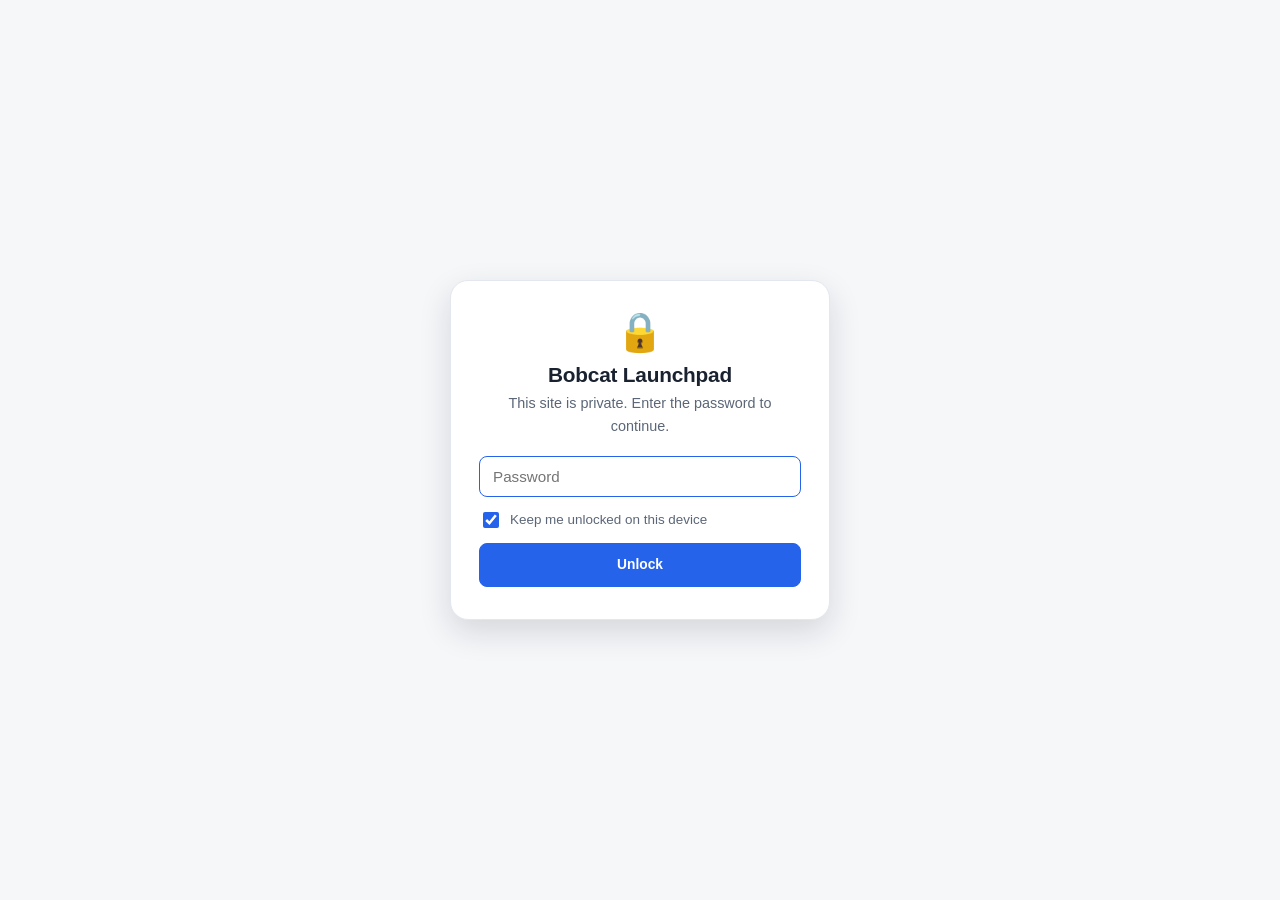
==== MSU/index.html @ f2beb214 "Added Personal MSU Site - Added the college onboarding and organization personal site at /MSU." ====
<!DOCTYPE html>
<html lang="en" data-theme="light">
<head>
  <meta charset="UTF-8" />
  <meta name="viewport" content="width=device-width, initial-scale=1.0" />
  <title>Bobcat Launchpad · MSU CompE Prep</title>
  <meta name="description" content="A personal tracking hub for an incoming Montana State University Computer Engineering freshman: checklists, timelines, deadlines, tools, and resources." />
  <!-- Unlisted page: keep it out of search engines. It isn't linked from the
       main portfolio, so it's reachable only by typing the URL directly. -->
  <meta name="robots" content="noindex, nofollow" />
  <!-- Emoji favicon, no external file needed -->
  <link rel="icon" href="data:image/svg+xml,<svg xmlns='http://www.w3.org/2000/svg' viewBox='0 0 100 100'><text y='.9em' font-size='90'>🎓</text></svg>" />
  <!-- Apply saved theme before paint to avoid a flash -->
  <script>try{var t=localStorage.getItem('bl_theme');if(t)document.documentElement.setAttribute('data-theme',JSON.parse(t));}catch(e){}</script>
  <link rel="stylesheet" href="css/variables.css" />
  <link rel="stylesheet" href="css/base.css" />
  <link rel="stylesheet" href="css/layout.css" />
  <link rel="stylesheet" href="css/components.css" />
</head>
<body>
  <a class="skip-link" href="#main">Skip to content</a>

  <!-- ───────────────── Header ───────────────── -->
  <header class="app-header">
    <div class="header-left">
      <button class="icon-btn menu-btn" id="menuBtn" aria-label="Toggle sidebar" title="Toggle sidebar">
        <span class="hamburger"></span>
      </button>
      <a class="brand" href="#/dashboard">
        <span class="brand-mark">🎓</span>
        <span class="brand-text">
          <span class="brand-title">Bobcat Launchpad</span>
          <span class="brand-sub">MSU · Computer Engineering · Fall 2026</span>
        </span>
      </a>
    </div>

    <div class="header-search">
      <span class="search-icon" aria-hidden="true">🔍</span>
      <input type="search" id="globalSearch" placeholder="Search everything…  (press /)" autocomplete="off" aria-label="Search all content" />
      <kbd class="search-kbd">/</kbd>
      <div class="search-results" id="searchResults" role="listbox" hidden></div>
    </div>

    <div class="header-right">
      <button class="icon-btn" id="themeBtn" aria-label="Change theme" title="Change theme" aria-haspopup="true">🎨</button>
      <div class="popover theme-popover" id="themePopover" hidden></div>
      <a class="icon-btn" href="#/settings" aria-label="Settings" title="Settings">⚙️</a>
    </div>
  </header>

  <!-- ───────────────── Body ───────────────── -->
  <div class="app-body">
    <aside class="sidebar" id="sidebar" aria-label="Primary navigation">
      <nav id="nav" class="nav"></nav>
      <div class="sidebar-footer">
        <div class="mini-progress" id="miniProgress" title="Overall progress"></div>
      </div>
    </aside>

    <div class="scrim" id="scrim" hidden></div>

    <main class="content" id="main" tabindex="-1"></main>
  </div>

  <div class="toast" id="toast" role="status" aria-live="polite" hidden></div>

  <!-- ───────────────── Scripts (classic, load-order matters) ───────────────── -->
  <script src="js/store.js"></script>
  <script src="js/auth.js"></script>
  <script src="js/data/config.js"></script>
  <script src="js/data/dorm.js"></script>
  <script src="js/data/supplies.js"></script>
  <script src="js/data/tech.js"></script>
  <script src="js/data/clothing.js"></script>
  <script src="js/data/academics.js"></script>
  <script src="js/data/onboarding.js"></script>
  <script src="js/data/timeline.js"></script>
  <script src="js/data/discounts.js"></script>
  <script src="js/data/resources.js"></script>
  <script src="js/data/life.js"></script>
  <script src="js/data/certs.js"></script>
  <script src="js/data/finances.js"></script>
  <script src="js/render.js"></script>
  <script src="js/search.js"></script>
  <script src="js/app.js"></script>
</body>
</html>
---- MSU/css/variables.css ----
/* ============================================================
   variables.css — Design tokens + theme definitions
   Every theme overrides the same set of custom properties.
   ============================================================ */

:root {
  /* Typography */
  --font-sans: -apple-system, BlinkMacSystemFont, "Segoe UI", Roboto, Helvetica, Arial, sans-serif;
  --font-mono: "SFMono-Regular", ui-monospace, "Cascadia Mono", Consolas, "Liberation Mono", monospace;

  /* Spacing / shape */
  --radius-sm: 8px;
  --radius: 12px;
  --radius-lg: 18px;
  --maxw: 1080px;
  --header-h: 60px;
  --sidebar-w: 264px;

  /* Motion */
  --t-fast: 120ms ease;
  --t: 200ms ease;

  /* ---- Default (LIGHT) palette ---- */
  --bg: #f6f7f9;
  --bg-2: #eef0f3;
  --surface: #ffffff;
  --surface-2: #f3f5f8;
  --surface-3: #e9edf2;
  --sidebar-bg: #ffffff;
  --header-bg: rgba(255, 255, 255, 0.85);

  --text: #1a2230;
  --text-muted: #5b6677;
  --text-faint: #8b95a4;

  --border: #e3e7ee;
  --border-2: #d3d9e2;

  --accent: #2563eb;
  --accent-2: #1d4ed8;
  --accent-soft: #e8f0fe;
  --accent-contrast: #ffffff;
  --progress: var(--accent);

  --shadow-sm: 0 1px 2px rgba(16, 24, 40, 0.06), 0 1px 3px rgba(16, 24, 40, 0.04);
  --shadow: 0 4px 16px rgba(16, 24, 40, 0.08);
  --shadow-lg: 0 12px 32px rgba(16, 24, 40, 0.14);

  /* Label colors (light family) */
  --c-essential: #b42318;   --c-essential-bg: #fef3f2;  --c-essential-bd: #fdcdc7;
  --c-recommended: #b54708; --c-recommended-bg: #fffaeb; --c-recommended-bd: #fde29c;
  --c-optional: #175cd3;    --c-optional-bg: #eff6ff;   --c-optional-bd: #b8d6ff;
  --c-skip: #475467;        --c-skip-bg: #f2f4f7;       --c-skip-bd: #d7dce4;

  --c-warn: #b54708; --c-warn-bg: #fffaeb; --c-warn-bd: #fde29c;
  --c-tip: #067647; --c-tip-bg: #ecfdf3; --c-tip-bd: #abefc6;
  --c-info: #175cd3; --c-info-bg: #eff6ff; --c-info-bd: #b8d6ff;
  --c-rule: #6938ef; --c-rule-bg: #f4f3ff; --c-rule-bd: #d9d6fe;

  --star: #e8a317;
  color-scheme: light;
}

/* ===================== DARK ===================== */
[data-theme="dark"] {
  --bg: #0f1419;
  --bg-2: #141a22;
  --surface: #171e27;
  --surface-2: #1d2530;
  --surface-3: #243040;
  --sidebar-bg: #121820;
  --header-bg: rgba(18, 24, 32, 0.85);

  --text: #e6e9ee;
  --text-muted: #9aa6b6;
  --text-faint: #6b7888;

  --border: #263040;
  --border-2: #32404f;

  --accent: #5b9aff;
  --accent-2: #7db0ff;
  --accent-soft: #18293f;
  --accent-contrast: #06101f;
  --progress: var(--accent);

  --shadow-sm: 0 1px 2px rgba(0, 0, 0, 0.4);
  --shadow: 0 6px 20px rgba(0, 0, 0, 0.45);
  --shadow-lg: 0 14px 40px rgba(0, 0, 0, 0.55);

  --c-essential: #ff9b94;   --c-essential-bg: rgba(240,68,56,.14);  --c-essential-bd: rgba(240,68,56,.38);
  --c-recommended: #ffc55c; --c-recommended-bg: rgba(247,144,9,.14); --c-recommended-bd: rgba(247,144,9,.38);
  --c-optional: #84caff;    --c-optional-bg: rgba(46,144,250,.14);  --c-optional-bd: rgba(46,144,250,.4);
  --c-skip: #9fb0c4;        --c-skip-bg: rgba(159,176,196,.12);     --c-skip-bd: rgba(159,176,196,.3);

  --c-warn: #ffc55c; --c-warn-bg: rgba(247,144,9,.12); --c-warn-bd: rgba(247,144,9,.34);
  --c-tip: #6ee7a8; --c-tip-bg: rgba(18,183,106,.12); --c-tip-bd: rgba(18,183,106,.32);
  --c-info: #84caff; --c-info-bg: rgba(46,144,250,.12); --c-info-bd: rgba(46,144,250,.32);
  --c-rule: #b6a6ff; --c-rule-bg: rgba(127,86,217,.16); --c-rule-bd: rgba(127,86,217,.4);

  --star: #f5c451;
  color-scheme: dark;
}

/* ===================== MIDNIGHT ===================== */
[data-theme="midnight"] {
  --bg: #060912;
  --bg-2: #0a0f1c;
  --surface: #0d1424;
  --surface-2: #121b30;
  --surface-3: #18243d;
  --sidebar-bg: #080d18;
  --header-bg: rgba(8, 13, 24, 0.88);

  --text: #dde6f4;
  --text-muted: #8ea0bd;
  --text-faint: #5d6e8c;

  --border: #1a2540;
  --border-2: #263458;

  --accent: #38bdf8;
  --accent-2: #7dd3fc;
  --accent-soft: #0c2034;
  --accent-contrast: #04121f;
  --progress: var(--accent);

  --shadow-sm: 0 1px 2px rgba(0, 0, 0, 0.5);
  --shadow: 0 6px 22px rgba(0, 0, 0, 0.55);
  --shadow-lg: 0 16px 44px rgba(0, 0, 0, 0.6);

  --c-essential: #ff9b94;   --c-essential-bg: rgba(240,68,56,.15);  --c-essential-bd: rgba(240,68,56,.4);
  --c-recommended: #ffce6b; --c-recommended-bg: rgba(247,144,9,.15); --c-recommended-bd: rgba(247,144,9,.4);
  --c-optional: #67c7ff;    --c-optional-bg: rgba(56,189,248,.14);  --c-optional-bd: rgba(56,189,248,.42);
  --c-skip: #93a4c2;        --c-skip-bg: rgba(147,164,194,.12);     --c-skip-bd: rgba(147,164,194,.3);

  --c-warn: #ffce6b; --c-warn-bg: rgba(247,144,9,.12); --c-warn-bd: rgba(247,144,9,.34);
  --c-tip: #5fe3c0; --c-tip-bg: rgba(20,184,166,.12); --c-tip-bd: rgba(20,184,166,.32);
  --c-info: #67c7ff; --c-info-bg: rgba(56,189,248,.12); --c-info-bd: rgba(56,189,248,.32);
  --c-rule: #c0b3ff; --c-rule-bg: rgba(139,92,246,.16); --c-rule-bd: rgba(139,92,246,.4);

  --star: #f5c451;
  color-scheme: dark;
}

/* ===================== FOREST ===================== */
[data-theme="forest"] {
  --bg: #0c1410;
  --bg-2: #101b15;
  --surface: #13201a;
  --surface-2: #182a21;
  --surface-3: #20382b;
  --sidebar-bg: #0e1813;
  --header-bg: rgba(14, 24, 19, 0.88);

  --text: #e0ece4;
  --text-muted: #9bb6a6;
  --text-faint: #6a8576;

  --border: #20342a;
  --border-2: #2c4838;

  --accent: #4ade80;
  --accent-2: #86efac;
  --accent-soft: #122a1d;
  --accent-contrast: #06160d;
  --progress: var(--accent);

  --shadow-sm: 0 1px 2px rgba(0, 0, 0, 0.45);
  --shadow: 0 6px 20px rgba(0, 0, 0, 0.5);
  --shadow-lg: 0 14px 40px rgba(0, 0, 0, 0.55);

  --c-essential: #ff9b94;   --c-essential-bg: rgba(240,68,56,.14);  --c-essential-bd: rgba(240,68,56,.38);
  --c-recommended: #ffc55c; --c-recommended-bg: rgba(247,144,9,.14); --c-recommended-bd: rgba(247,144,9,.38);
  --c-optional: #6fd0e0;    --c-optional-bg: rgba(56,189,210,.14);  --c-optional-bd: rgba(56,189,210,.4);
  --c-skip: #9bb6a6;        --c-skip-bg: rgba(155,182,166,.12);     --c-skip-bd: rgba(155,182,166,.3);

  --c-warn: #ffc55c; --c-warn-bg: rgba(247,144,9,.12); --c-warn-bd: rgba(247,144,9,.34);
  --c-tip: #6ee7a8; --c-tip-bg: rgba(74,222,128,.12); --c-tip-bd: rgba(74,222,128,.34);
  --c-info: #6fd0e0; --c-info-bg: rgba(56,189,210,.12); --c-info-bd: rgba(56,189,210,.32);
  --c-rule: #b6a6ff; --c-rule-bg: rgba(127,86,217,.16); --c-rule-bd: rgba(127,86,217,.4);

  --star: #f5c451;
  color-scheme: dark;
}

/* ===================== BOBCAT (MSU blue + gold) ===================== */
[data-theme="bobcat"] {
  --bg: #f5f3ec;
  --bg-2: #efebdf;
  --surface: #ffffff;
  --surface-2: #f7f4ea;
  --surface-3: #efe9d8;
  --sidebar-bg: #00224d;          /* MSU blue sidebar */
  --header-bg: rgba(245, 243, 236, 0.9);

  --text: #1b2430;
  --text-muted: #5a6472;
  --text-faint: #8a93a1;

  --border: #e3ddca;
  --border-2: #d4cbb1;

  --accent: #00306e;              /* deep MSU blue */
  --accent-2: #003e8f;
  --accent-soft: #e7ecf5;
  --accent-contrast: #ffffff;
  --progress: #bda35a;            /* MSU gold progress fill */

  --shadow-sm: 0 1px 2px rgba(0, 34, 77, 0.08);
  --shadow: 0 4px 16px rgba(0, 34, 77, 0.12);
  --shadow-lg: 0 12px 32px rgba(0, 34, 77, 0.18);

  --c-essential: #b42318;   --c-essential-bg: #fdf2f1;  --c-essential-bd: #f5cdc8;
  --c-recommended: #95580a; --c-recommended-bg: #fbf4e3; --c-recommended-bd: #ecd6a3;
  --c-optional: #00306e;    --c-optional-bg: #e9eef6;   --c-optional-bd: #bccfe6;
  --c-skip: #5a6472;        --c-skip-bg: #f0eee6;       --c-skip-bd: #ddd6c4;

  --c-warn: #95580a; --c-warn-bg: #fbf4e3; --c-warn-bd: #ecd6a3;
  --c-tip: #1a7a48; --c-tip-bg: #eaf6ee; --c-tip-bd: #b5ddc3;
  --c-info: #00306e; --c-info-bg: #e9eef6; --c-info-bd: #bccfe6;
  --c-rule: #8a6d12; --c-rule-bg: #faf3da; --c-rule-bd: #e8d49a;

  --star: #bda35a;
  color-scheme: light;
}
/* Bobcat: the dark-blue sidebar needs light text */
[data-theme="bobcat"] .sidebar { --text: #eef2f8; --text-muted: #a9b8d0; --text-faint: #8295b3; --border: #1b3a68; --surface-2: #0c305f; --surface-3: #123a72; --accent: #ffd97a; --accent-soft: #0e346a; }

/* ===================== SEPIA (warm paper) ===================== */
[data-theme="sepia"] {
  --bg: #efe6d3;
  --bg-2: #e8dcc4;
  --surface: #faf3e2;
  --surface-2: #f1e7d0;
  --surface-3: #e9dcc0;
  --sidebar-bg: #f3ead7;
  --header-bg: rgba(243, 234, 215, 0.9);

  --text: #3a2f22;
  --text-muted: #6f6149;
  --text-faint: #9a8b70;

  --border: #ddcfae;
  --border-2: #cdbb92;

  --accent: #9a5b27;
  --accent-2: #b06a30;
  --accent-soft: #f1e2c9;
  --accent-contrast: #fff8ec;
  --progress: var(--accent);

  --shadow-sm: 0 1px 2px rgba(80, 60, 30, 0.08);
  --shadow: 0 4px 16px rgba(80, 60, 30, 0.12);
  --shadow-lg: 0 12px 32px rgba(80, 60, 30, 0.18);

  --c-essential: #a3301d;   --c-essential-bg: #f6e2d9;  --c-essential-bd: #e3b8a6;
  --c-recommended: #946012; --c-recommended-bg: #f5ead0; --c-recommended-bd: #e0c895;
  --c-optional: #2f5e8f;    --c-optional-bg: #e3ebf3;   --c-optional-bd: #b6cbe0;
  --c-skip: #6f6149;        --c-skip-bg: #ece1c9;       --c-skip-bd: #d6c6a2;

  --c-warn: #946012; --c-warn-bg: #f5ead0; --c-warn-bd: #e0c895;
  --c-tip: #4a7a3a; --c-tip-bg: #e7efd9; --c-tip-bd: #c2d8ad;
  --c-info: #2f5e8f; --c-info-bg: #e3ebf3; --c-info-bd: #b6cbe0;
  --c-rule: #7a5aa0; --c-rule-bg: #ece4f0; --c-rule-bd: #cdbbdd;

  --star: #b8860b;
  color-scheme: light;
}

/* ===================== HIGH CONTRAST ===================== */
[data-theme="contrast"] {
  --bg: #000000;
  --bg-2: #000000;
  --surface: #0a0a0a;
  --surface-2: #161616;
  --surface-3: #222222;
  --sidebar-bg: #000000;
  --header-bg: #000000;

  --text: #ffffff;
  --text-muted: #e6e6e6;
  --text-faint: #c2c2c2;

  --border: #6b6b6b;
  --border-2: #ffffff;

  --accent: #ffd400;
  --accent-2: #ffe34d;
  --accent-soft: #2a2400;
  --accent-contrast: #000000;
  --progress: #ffd400;

  --shadow-sm: none;
  --shadow: 0 0 0 1px #ffffff;
  --shadow-lg: 0 0 0 2px #ffffff;

  --c-essential: #ff8f87;   --c-essential-bg: #2a0d0b;  --c-essential-bd: #ff8f87;
  --c-recommended: #ffd24d; --c-recommended-bg: #2a2206; --c-recommended-bd: #ffd24d;
  --c-optional: #7cc4ff;    --c-optional-bg: #061d2a;   --c-optional-bd: #7cc4ff;
  --c-skip: #cfcfcf;        --c-skip-bg: #1a1a1a;       --c-skip-bd: #cfcfcf;

  --c-warn: #ffd24d; --c-warn-bg: #2a2206; --c-warn-bd: #ffd24d;
  --c-tip: #74e39b; --c-tip-bg: #052414; --c-tip-bd: #74e39b;
  --c-info: #7cc4ff; --c-info-bg: #061d2a; --c-info-bd: #7cc4ff;
  --c-rule: #c9b3ff; --c-rule-bg: #170a2a; --c-rule-bd: #c9b3ff;

  --star: #ffd400;
  color-scheme: dark;
}
---- MSU/css/base.css ----
/* ============================================================
   base.css — reset, typography, primitives
   ============================================================ */

*, *::before, *::after { box-sizing: border-box; }

html { -webkit-text-size-adjust: 100%; scroll-behavior: smooth; }

body {
  margin: 0;
  font-family: var(--font-sans);
  background: var(--bg);
  color: var(--text);
  font-size: 15px;
  line-height: 1.6;
  -webkit-font-smoothing: antialiased;
  text-rendering: optimizeLegibility;
  transition: background var(--t), color var(--t);
}

h1, h2, h3, h4 { margin: 0 0 0.4em; font-weight: 650; line-height: 1.25; letter-spacing: -0.01em; }
h1 { font-size: 1.6rem; }
h2 { font-size: 1.2rem; }
h3 { font-size: 1.02rem; }
p { margin: 0 0 0.85em; }
p:last-child { margin-bottom: 0; }

a { color: var(--accent); text-decoration: none; }
a:hover { text-decoration: underline; }

ul, ol { margin: 0 0 0.85em; padding-left: 1.3em; }
li { margin: 0.25em 0; }
li::marker { color: var(--text-faint); }

small { font-size: 0.82rem; }
strong, b { font-weight: 650; }

code, kbd {
  font-family: var(--font-mono);
  font-size: 0.86em;
  background: var(--surface-2);
  border: 1px solid var(--border);
  border-radius: 6px;
  padding: 0.1em 0.4em;
}

hr { border: none; border-top: 1px solid var(--border); margin: 1.2rem 0; }

img { max-width: 100%; }

::selection { background: var(--accent-soft); color: var(--text); }

/* Focus visibility */
:focus-visible {
  outline: 2px solid var(--accent);
  outline-offset: 2px;
  border-radius: 4px;
}

/* Scrollbars */
* { scrollbar-width: thin; scrollbar-color: var(--border-2) transparent; }
*::-webkit-scrollbar { width: 10px; height: 10px; }
*::-webkit-scrollbar-thumb { background: var(--border-2); border-radius: 8px; border: 2px solid var(--bg); }
*::-webkit-scrollbar-thumb:hover { background: var(--text-faint); }

/* Skip link */
.skip-link {
  position: fixed;
  top: -50px;
  left: 12px;
  z-index: 200;
  background: var(--accent);
  color: var(--accent-contrast);
  padding: 8px 14px;
  border-radius: var(--radius-sm);
  transition: top var(--t-fast);
}
.skip-link:focus { top: 12px; }

/* Utility */
.muted { color: var(--text-muted); }
.faint { color: var(--text-faint); }
.center { text-align: center; }
.nowrap { white-space: nowrap; }
.hidden, [hidden] { display: none !important; }
.mono { font-family: var(--font-mono); }

/* Reduced motion */
@media (prefers-reduced-motion: reduce) {
  *, *::before, *::after { transition-duration: 0.001ms !important; animation-duration: 0.001ms !important; scroll-behavior: auto !important; }
}
---- MSU/css/layout.css ----
/* ============================================================
   layout.css — header, sidebar, content shell, responsive
   ============================================================ */

/* ---------- Header ---------- */
.app-header {
  position: sticky;
  top: 0;
  z-index: 60;
  height: var(--header-h);
  display: flex;
  align-items: center;
  gap: 14px;
  padding: 0 16px;
  background: var(--header-bg);
  backdrop-filter: saturate(160%) blur(10px);
  -webkit-backdrop-filter: saturate(160%) blur(10px);
  border-bottom: 1px solid var(--border);
}

.header-left { display: flex; align-items: center; gap: 10px; min-width: 0; }

.brand { display: flex; align-items: center; gap: 10px; color: var(--text); }
.brand:hover { text-decoration: none; }
.brand-mark { font-size: 1.5rem; line-height: 1; }
.brand-text { display: flex; flex-direction: column; line-height: 1.15; min-width: 0; }
.brand-title { font-weight: 700; font-size: 1.02rem; letter-spacing: -0.01em; }
.brand-sub { font-size: 0.72rem; color: var(--text-muted); white-space: nowrap; }

.header-search { position: relative; flex: 1; max-width: 520px; margin: 0 auto; }
.header-search .search-icon {
  position: absolute; left: 12px; top: 50%; transform: translateY(-50%);
  font-size: 0.85rem; opacity: 0.7; pointer-events: none;
}
#globalSearch {
  width: 100%;
  height: 38px;
  padding: 0 38px 0 34px;
  border: 1px solid var(--border-2);
  border-radius: 999px;
  background: var(--surface);
  color: var(--text);
  font-size: 0.9rem;
  font-family: inherit;
  transition: border-color var(--t-fast), box-shadow var(--t-fast);
}
#globalSearch:focus { outline: none; border-color: var(--accent); box-shadow: 0 0 0 3px var(--accent-soft); }
.search-kbd {
  position: absolute; right: 10px; top: 50%; transform: translateY(-50%);
  background: var(--surface-2); border: 1px solid var(--border); border-radius: 6px;
  padding: 1px 7px; font-size: 0.75rem; color: var(--text-faint);
}
#globalSearch:focus + .search-kbd { display: none; }

.header-right { display: flex; align-items: center; gap: 6px; margin-left: auto; }

/* ---------- Body grid ---------- */
.app-body { display: flex; align-items: stretch; min-height: calc(100vh - var(--header-h)); }

.sidebar {
  width: var(--sidebar-w);
  flex: 0 0 auto;
  background: var(--sidebar-bg);
  border-right: 1px solid var(--border);
  position: sticky;
  top: var(--header-h);
  height: calc(100vh - var(--header-h));
  display: flex;
  flex-direction: column;
  overflow: hidden;
  transition: width var(--t);
}
.nav { flex: 1; overflow-y: auto; padding: 14px 12px 8px; }
.sidebar-footer { padding: 12px; border-top: 1px solid var(--border); }

.content {
  flex: 1;
  min-width: 0;
  padding: 28px clamp(16px, 4vw, 44px) 80px;
  outline: none;
}
.page { max-width: var(--maxw); margin: 0 auto; animation: fade-in var(--t); }

/* opacity-only: a transform here would make .page a containing block and break position:fixed children (dropdowns) */
@keyframes fade-in { from { opacity: 0; } to { opacity: 1; } }

/* ---------- Scrim (mobile sidebar backdrop) ---------- */
.scrim {
  position: fixed; inset: var(--header-h) 0 0 0; z-index: 49;
  background: rgba(8, 12, 20, 0.45); backdrop-filter: blur(2px);
}

/* ---------- Sidebar toggle button (visible at all widths) ---------- */
/* Higher specificity than .icon-btn so it reliably stays a flex button. */
.app-header .menu-btn { display: inline-flex; }

/* Desktop: collapse the sidebar to give the content more room. */
@media (min-width: 861px) {
  body.sidebar-collapsed .sidebar {
    width: 0;
    min-width: 0;
    border-right-color: transparent;
  }
}

/* ---------- Mobile ---------- */
@media (max-width: 860px) {
  :root { --sidebar-w: 280px; }
  .brand-sub { display: none; }
  .sidebar {
    position: fixed; top: var(--header-h); left: 0; z-index: 50;
    transform: translateX(-100%);
    transition: transform var(--t);
    box-shadow: var(--shadow-lg);
  }
  body.nav-open .sidebar { transform: translateX(0); }
  .search-kbd { display: none; }
}

@media (max-width: 560px) {
  .header-search { display: none; }
  .brand-title { font-size: 0.95rem; }
}

/* ---------- Hamburger icon ---------- */
.hamburger, .hamburger::before, .hamburger::after {
  display: block; width: 18px; height: 2px; background: var(--text); border-radius: 2px;
  transition: transform var(--t-fast), opacity var(--t-fast);
}
.hamburger { position: relative; }
.hamburger::before, .hamburger::after { content: ""; position: absolute; left: 0; }
.hamburger::before { top: -6px; }
.hamburger::after { top: 6px; }
body.nav-open .menu-btn .hamburger { background: transparent; }
body.nav-open .menu-btn .hamburger::before { transform: translateY(6px) rotate(45deg); }
body.nav-open .menu-btn .hamburger::after { transform: translateY(-6px) rotate(-45deg); }

/* ---------- Print ---------- */
@media print {
  .app-header, .sidebar, .scrim, .toast, .popover, .item-actions, .section-tools, .no-print { display: none !important; }
  .content { padding: 0; }
  .app-body { display: block; }
  .card, .panel { box-shadow: none !important; border: 1px solid #ccc; break-inside: avoid; }
  body { background: #fff; color: #000; }
  a { color: #000; text-decoration: underline; }
}
---- MSU/css/components.css ----
/* ============================================================
   components.css — all reusable UI pieces
   ============================================================ */

/* ---------- Buttons ---------- */
.btn {
  display: inline-flex; align-items: center; gap: 7px;
  font: inherit; font-size: 0.86rem; font-weight: 550;
  padding: 8px 14px; border-radius: var(--radius-sm);
  border: 1px solid var(--border-2); background: var(--surface); color: var(--text);
  cursor: pointer; transition: background var(--t-fast), border-color var(--t-fast), transform var(--t-fast);
  white-space: nowrap;
}
.btn:hover { background: var(--surface-2); border-color: var(--text-faint); }
.btn:active { transform: translateY(1px); }
.btn-primary { background: var(--accent); border-color: var(--accent); color: var(--accent-contrast); }
.btn-primary:hover { background: var(--accent-2); border-color: var(--accent-2); }
.btn-ghost { background: transparent; border-color: transparent; }
.btn-ghost:hover { background: var(--surface-2); }
.btn-danger { color: var(--c-essential); border-color: var(--c-essential-bd); background: var(--c-essential-bg); }
.btn-danger:hover { filter: brightness(0.97); }
.btn-sm { padding: 5px 10px; font-size: 0.8rem; }
.btn-row { display: flex; flex-wrap: wrap; gap: 8px; }

.icon-btn {
  display: inline-flex; align-items: center; justify-content: center;
  width: 38px; height: 38px; border-radius: 10px;
  border: none; background: transparent; color: var(--text);
  cursor: pointer; font-size: 1.05rem; transition: background var(--t-fast);
}
.icon-btn:hover { background: var(--surface-2); text-decoration: none; }

/* ---------- Navigation ---------- */
.nav-group { margin-bottom: 14px; }
.nav-group-title {
  font-size: 0.68rem; text-transform: uppercase; letter-spacing: 0.08em;
  color: var(--text-faint); font-weight: 700; padding: 6px 12px 4px;
}
.nav-link {
  display: flex; align-items: center; gap: 11px;
  padding: 9px 12px; border-radius: 10px; color: var(--text-muted);
  font-size: 0.9rem; font-weight: 500; cursor: pointer;
  transition: background var(--t-fast), color var(--t-fast);
  position: relative;
}
.nav-link:hover { background: var(--surface-2); color: var(--text); text-decoration: none; }
.nav-link.active { background: var(--accent-soft); color: var(--accent); font-weight: 650; }
[data-theme="bobcat"] .nav-link.active { color: #ffd97a; }
.nav-link .nav-ico { font-size: 1.05rem; width: 22px; text-align: center; flex: none; }
.nav-link .nav-label { flex: 1; min-width: 0; }
.nav-badge {
  font-size: 0.7rem; font-weight: 700; padding: 1px 7px; border-radius: 999px;
  background: var(--surface-3); color: var(--text-muted); min-width: 20px; text-align: center;
}
.nav-link.active .nav-badge { background: var(--accent); color: var(--accent-contrast); }
.nav-link.complete .nav-badge { background: var(--c-tip-bg); color: var(--c-tip); }

/* ---------- Page header ---------- */
.page-head { margin-bottom: 22px; }
.page-eyebrow { font-size: 0.74rem; text-transform: uppercase; letter-spacing: 0.09em; color: var(--accent); font-weight: 700; }
.page-title { font-size: 1.7rem; margin: 4px 0 6px; display: flex; align-items: center; gap: 12px; }
.page-title .pt-ico { font-size: 1.6rem; }
.page-sub { color: var(--text-muted); font-size: 0.98rem; max-width: 65ch; }

/* ---------- Cards / panels ---------- */
.card, .panel {
  background: var(--surface); border: 1px solid var(--border);
  border-radius: var(--radius); box-shadow: var(--shadow-sm);
}
.panel { margin-bottom: 18px; overflow: hidden; }
.panel-head {
  display: flex; align-items: center; gap: 12px;
  padding: 15px 18px; border-bottom: 1px solid var(--border);
}
.panel-head .ph-title { font-size: 1.05rem; font-weight: 650; display: flex; align-items: center; gap: 9px; }
.panel-head .ph-meta { margin-left: auto; display: flex; align-items: center; gap: 10px; }
.panel-body { padding: 16px 18px; }
.panel-intro { color: var(--text-muted); font-size: 0.92rem; padding: 0 18px 4px; margin-top: -2px; }

.grid { display: grid; gap: 16px; }
.grid-2 { grid-template-columns: repeat(auto-fit, minmax(280px, 1fr)); }
.grid-3 { grid-template-columns: repeat(auto-fit, minmax(230px, 1fr)); }

/* ---------- Label badges ---------- */
.badge {
  display: inline-flex; align-items: center; gap: 5px;
  font-size: 0.72rem; font-weight: 650; padding: 2px 9px; border-radius: 999px;
  border: 1px solid transparent; white-space: nowrap; line-height: 1.5;
}
.badge .dot { width: 7px; height: 7px; border-radius: 50%; background: currentColor; }
.badge.essential   { color: var(--c-essential);   background: var(--c-essential-bg);   border-color: var(--c-essential-bd); }
.badge.recommended { color: var(--c-recommended); background: var(--c-recommended-bg); border-color: var(--c-recommended-bd); }
.badge.optional    { color: var(--c-optional);    background: var(--c-optional-bg);    border-color: var(--c-optional-bd); }
.badge.skip        { color: var(--c-skip);         background: var(--c-skip-bg);         border-color: var(--c-skip-bd); }
.badge.warn        { color: var(--c-warn);         background: var(--c-warn-bg);         border-color: var(--c-warn-bd); }
.badge.neutral     { color: var(--text-muted);     background: var(--surface-2);         border-color: var(--border); }

/* ---------- Progress ---------- */
.progress { height: 8px; border-radius: 999px; background: var(--surface-3); overflow: hidden; }
.progress > i { display: block; height: 100%; width: 0; background: var(--progress); border-radius: 999px; transition: width var(--t); }
.progress.complete > i { background: var(--c-tip); }
.progress-label { font-size: 0.8rem; color: var(--text-muted); font-weight: 600; white-space: nowrap; }

/* ---------- Checklist ---------- */
.section-tools {
  display: flex; flex-wrap: wrap; align-items: center; gap: 8px;
  padding: 10px 18px; border-bottom: 1px solid var(--border); background: var(--surface-2);
}
.filter-chips { display: flex; flex-wrap: wrap; gap: 6px; }
.chip {
  font-size: 0.76rem; font-weight: 600; padding: 4px 11px; border-radius: 999px;
  border: 1px solid var(--border-2); background: var(--surface); color: var(--text-muted);
  cursor: pointer; transition: all var(--t-fast); display: inline-flex; align-items: center; gap: 5px;
}
.chip:hover { border-color: var(--text-faint); color: var(--text); }
.chip.off { opacity: 0.45; text-decoration: line-through; }
.chip .dot { width: 8px; height: 8px; border-radius: 50%; }
.chip.c-essential .dot { background: var(--c-essential); }
.chip.c-recommended .dot { background: var(--c-recommended); }
.chip.c-optional .dot { background: var(--c-optional); }
.chip.c-skip .dot { background: var(--c-skip); }

.checklist-group { margin: 0; }
.group-head {
  display: flex; align-items: center; gap: 9px;
  padding: 13px 18px 7px; cursor: pointer; user-select: none;
}
.group-head .gh-caret { color: var(--text-faint); transition: transform var(--t-fast); font-size: 0.8rem; }
.group-head.collapsed .gh-caret { transform: rotate(-90deg); }
.group-head .gh-title { font-weight: 650; font-size: 0.95rem; }
.group-head .gh-count { margin-left: auto; font-size: 0.78rem; color: var(--text-faint); font-weight: 600; }
.group-items { padding: 0 10px 6px; }
.group-head.collapsed + .group-items { display: none; }

.check-item {
  display: flex; align-items: flex-start; gap: 12px;
  padding: 11px 12px; border-radius: 10px;
  transition: background var(--t-fast);
}
.check-item:hover { background: var(--surface-2); }
.check-item:hover .item-actions .icon-btn { opacity: 1; }

.check-box {
  appearance: none; -webkit-appearance: none;
  flex: none; width: 21px; height: 21px; margin-top: 1px;
  border: 2px solid var(--border-2); border-radius: 7px;
  background: var(--surface); cursor: pointer; position: relative;
  transition: background var(--t-fast), border-color var(--t-fast);
}
.check-box:hover { border-color: var(--accent); }
.check-box:checked { background: var(--accent); border-color: var(--accent); }
.check-box:checked::after {
  content: ""; position: absolute; left: 6px; top: 2px;
  width: 5px; height: 10px; border: solid var(--accent-contrast);
  border-width: 0 2.5px 2.5px 0; transform: rotate(45deg);
}

.item-main { flex: 1; min-width: 0; }
.item-text { font-size: 0.92rem; line-height: 1.45; }
.item-top { display: flex; align-items: center; gap: 8px; flex-wrap: wrap; }
.item-note { color: var(--text-muted); font-size: 0.83rem; margin-top: 3px; }
.check-item.done .item-text { color: var(--text-faint); text-decoration: line-through; text-decoration-color: var(--border-2); }
.check-item.done .item-note { opacity: 0.6; }

.warn-flag { color: var(--c-warn); cursor: help; font-size: 0.85rem; }

.item-actions { display: flex; gap: 2px; flex: none; }
.item-actions .icon-btn { width: 30px; height: 30px; font-size: 0.9rem; border-radius: 8px; opacity: 0; transition: opacity var(--t-fast); }
.star-btn.starred { color: var(--star); opacity: 1; } /* a gold (starred) star stays visible even when not hovering */
.check-item.starred { background: linear-gradient(90deg, var(--accent-soft), transparent 60%); }

/* custom item tag + add row */
.tag-custom { font-size: 0.66rem; font-weight: 700; color: var(--accent); background: var(--accent-soft); padding: 1px 6px; border-radius: 5px; }
.add-row { display: flex; gap: 8px; padding: 10px 12px; }
.add-row input {
  flex: 1; height: 36px; padding: 0 12px; font: inherit; font-size: 0.88rem;
  border: 1px dashed var(--border-2); border-radius: 9px; background: var(--surface-2); color: var(--text);
}
.add-row input:focus { outline: none; border-color: var(--accent); border-style: solid; }

/* notes box */
.notes-box { padding: 12px 18px 16px; border-top: 1px dashed var(--border); }
.notes-box label { font-size: 0.76rem; font-weight: 700; text-transform: uppercase; letter-spacing: 0.06em; color: var(--text-faint); display: flex; align-items: center; gap: 6px; margin-bottom: 6px; }
.notes-box textarea {
  width: 100%; min-height: 64px; resize: none; overflow: hidden; padding: 10px 12px;
  border: 1px solid var(--border); border-radius: 10px; background: var(--surface-2);
  color: var(--text); font: inherit; font-size: 0.88rem; line-height: 1.5;
}
.notes-box textarea:focus { outline: none; border-color: var(--accent); box-shadow: 0 0 0 3px var(--accent-soft); }
.notes-saved { font-size: 0.72rem; color: var(--c-tip); margin-top: 4px; height: 1em; }

/* ---------- Callouts ---------- */
.callout {
  display: flex; gap: 12px; padding: 13px 15px; border-radius: var(--radius-sm);
  border: 1px solid; margin: 0 0 14px; font-size: 0.9rem; line-height: 1.55;
}
.callout:last-child { margin-bottom: 0; }
.callout .co-ico { font-size: 1.05rem; line-height: 1.4; flex: none; }
.callout .co-body { min-width: 0; }
.callout .co-title { font-weight: 700; margin-bottom: 2px; }
.callout.warn { color: var(--c-warn); background: var(--c-warn-bg); border-color: var(--c-warn-bd); }
.callout.tip  { color: var(--c-tip);  background: var(--c-tip-bg);  border-color: var(--c-tip-bd); }
.callout.info { color: var(--c-info); background: var(--c-info-bg); border-color: var(--c-info-bd); }
.callout.rule { color: var(--c-rule); background: var(--c-rule-bg); border-color: var(--c-rule-bd); }
.callout .co-body, .callout .co-body * { color: var(--text); }
.callout .co-body strong { color: inherit; }
.callout.warn .co-title { color: var(--c-warn); }
.callout.tip .co-title { color: var(--c-tip); }
.callout.info .co-title { color: var(--c-info); }
.callout.rule .co-title { color: var(--c-rule); }

/* ---------- Prose blocks ---------- */
.prose { font-size: 0.94rem; }
.prose .subhead { font-size: 1rem; font-weight: 650; margin: 16px 0 8px; display: flex; align-items: center; gap: 8px; }
.prose .subhead:first-child { margin-top: 0; }
.prose ul, .prose ol { margin: 0 0 12px; }
.prose li { margin: 5px 0; }
.prose li strong { color: var(--text); }

/* ---------- Link cards (resources) ---------- */
.link-grid { display: grid; grid-template-columns: repeat(auto-fill, minmax(250px, 1fr)); gap: 12px; }
.link-card {
  display: flex; flex-direction: column; gap: 4px;
  padding: 13px 15px; border: 1px solid var(--border); border-radius: var(--radius-sm);
  background: var(--surface); transition: border-color var(--t-fast), transform var(--t-fast), box-shadow var(--t-fast);
  position: relative;
}
.link-card:hover { border-color: var(--accent); transform: translateY(-2px); box-shadow: var(--shadow); text-decoration: none; }
.link-card .lc-name { font-weight: 650; color: var(--text); display: flex; align-items: center; gap: 7px; }
.link-card .lc-host { font-size: 0.74rem; color: var(--accent); font-family: var(--font-mono); }
.link-card .lc-desc { font-size: 0.84rem; color: var(--text-muted); }
.link-card .lc-arrow { position: absolute; top: 12px; right: 13px; color: var(--text-faint); transition: transform var(--t-fast); }
.link-card:hover .lc-arrow { transform: translate(2px, -2px); color: var(--accent); }
.free-tag { font-size: 0.66rem; font-weight: 700; padding: 1px 6px; border-radius: 5px; background: var(--c-tip-bg); color: var(--c-tip); border: 1px solid var(--c-tip-bd); }

/* ---------- Discount cards ---------- */
.tool-card {
  border: 1px solid var(--border); border-radius: var(--radius); background: var(--surface);
  padding: 15px 16px; display: flex; flex-direction: column; gap: 9px;
  transition: border-color var(--t-fast), box-shadow var(--t-fast);
}
.tool-card.claimed { border-color: var(--c-tip-bd); background: var(--c-tip-bg); }
.tool-card .tc-head { display: flex; align-items: flex-start; gap: 10px; }
.tool-card .tc-name { font-weight: 700; font-size: 0.98rem; flex: 1; }
.tool-card .tc-stars { color: var(--star); font-size: 0.82rem; letter-spacing: 1px; white-space: nowrap; }
.tool-card .tc-what { font-size: 0.86rem; color: var(--text-muted); }
.tool-card .tc-foot { display: flex; align-items: center; gap: 8px; flex-wrap: wrap; margin-top: auto; padding-top: 4px; }
.tool-card .tc-note { font-size: 0.8rem; color: var(--text-muted); }
.claim-toggle {
  display: inline-flex; align-items: center; gap: 7px; cursor: pointer;
  font-size: 0.8rem; font-weight: 600; color: var(--text-muted); margin-left: auto;
}
.claim-toggle input { width: 17px; height: 17px; accent-color: var(--c-tip); cursor: pointer; }
.tool-card.claimed .claim-toggle { color: var(--c-tip); }

/* ---------- Certification cards ---------- */
.cert-card {
  border: 1px solid var(--border); border-radius: var(--radius); background: var(--surface);
  padding: 15px 16px; display: flex; flex-direction: column; gap: 9px;
  transition: border-color var(--t-fast), box-shadow var(--t-fast);
}
.cert-card:hover { box-shadow: var(--shadow); }
.cert-card.targeting { border-color: var(--accent); box-shadow: inset 0 0 0 1px var(--accent); }
.cert-card.earned { border-color: var(--c-tip-bd); background: var(--c-tip-bg); }
.cert-card .cc-head { display: flex; align-items: center; gap: 9px; }
.cert-card .cc-rank {
  font-size: 0.72rem; font-weight: 700; color: var(--text-faint);
  background: var(--surface-2); border: 1px solid var(--border); border-radius: 6px; padding: 1px 6px; flex: none;
}
.cert-card .cc-name { font-weight: 700; font-size: 0.95rem; flex: 1; line-height: 1.3; }
.cc-score { font-size: 0.72rem; font-weight: 800; padding: 2px 9px; border-radius: 20px; white-space: nowrap; border: 1px solid transparent; flex: none; }
.cc-score.tier-hi   { color: var(--c-tip);      background: var(--c-tip-bg);      border-color: var(--c-tip-bd); }
.cc-score.tier-good { color: var(--c-optional); background: var(--c-optional-bg); border-color: var(--c-optional-bd); }
.cc-score.tier-mid  { color: var(--c-warn);     background: var(--c-warn-bg);     border-color: var(--c-warn-bd); }
.cc-score.tier-low  { color: var(--c-skip);     background: var(--c-skip-bg);     border-color: var(--c-skip-bd); }
.cc-score.earned    { color: var(--c-tip);      background: var(--surface);       border-color: var(--c-tip-bd); }
.cert-card .cc-tag { font-size: 0.85rem; font-weight: 600; color: var(--text); }
.cert-card .cc-meta { display: flex; flex-wrap: wrap; gap: 6px; }
.cc-chip { font-size: 0.73rem; color: var(--text-muted); background: var(--surface-2); border: 1px solid var(--border); border-radius: 6px; padding: 2px 7px; white-space: nowrap; }
.cert-card .cc-why { font-size: 0.84rem; color: var(--text-muted); }
.cert-card .cc-foot { display: flex; align-items: center; gap: 8px; flex-wrap: wrap; margin-top: auto; padding-top: 4px; }
.cc-earned-note { font-size: 0.8rem; font-weight: 600; color: var(--c-tip); margin-left: auto; }
.claim-toggle.cc-track input { accent-color: var(--accent); }
.cert-card.targeting .claim-toggle { color: var(--accent); }
.cert-subhead { font-size: 1rem; font-weight: 650; margin: 18px 0 10px; display: flex; align-items: center; gap: 8px; }
.cert-subhead:first-child { margin-top: 2px; }

/* ---------- Dashboard "Your housing" panel ---------- */
.placement-chips { display: flex; flex-wrap: wrap; gap: 8px; }
.placement-chips .cc-chip { font-size: 0.82rem; padding: 5px 11px; }
.placement-link { font-size: 0.8rem; font-weight: 600; white-space: nowrap; }

/* ---------- Profile ---------- */
.pf-header { display: flex; align-items: center; gap: 16px; margin-bottom: 16px; }
.pf-avatar {
  width: 64px; height: 64px; border-radius: 50%; flex: none;
  background: var(--accent); color: var(--accent-contrast);
  display: flex; align-items: center; justify-content: center;
  font-size: 1.8rem; font-weight: 800; box-shadow: var(--shadow);
}
.pf-name { font-size: 1.5rem; margin: 0; }
.pf-sub { color: var(--text-muted); font-size: 0.9rem; }

.pf-stats { display: flex; flex-wrap: wrap; gap: 10px; margin-bottom: 18px; }
.pf-stat { flex: 1; min-width: 120px; background: var(--surface); border: 1px solid var(--border); border-radius: var(--radius); padding: 12px 14px; text-align: center; }
.pf-stat-num { display: block; font-size: 1.5rem; font-weight: 800; color: var(--accent); line-height: 1.1; }
.pf-stat-lbl { display: block; font-size: 0.74rem; color: var(--text-muted); margin-top: 3px; }

.pf-fields { display: grid; grid-template-columns: repeat(auto-fit, minmax(220px, 1fr)); gap: 13px 16px; }
.pf-field { display: flex; flex-direction: column; gap: 5px; min-width: 0; }
.pf-label { font-size: 0.78rem; font-weight: 650; color: var(--text-muted); display: flex; align-items: center; gap: 6px; }
.pf-hint { font-weight: 500; color: var(--text-faint); font-size: 0.72rem; }
.pf-input-row { display: flex; align-items: center; gap: 6px; }
.pf-input {
  flex: 1; min-width: 0; background: var(--surface-2); border: 1px solid var(--border);
  border-radius: var(--radius-sm); padding: 8px 10px; color: var(--text);
  font-size: 0.88rem; font-family: inherit; transition: border-color var(--t-fast), background var(--t-fast);
}
.pf-input:focus { outline: none; border-color: var(--accent); background: var(--surface); }
.pf-derived {
  flex: 1; min-width: 0; background: var(--surface-2); border: 1px dashed var(--border-2);
  border-radius: var(--radius-sm); padding: 8px 10px; font-size: 0.88rem; color: var(--text);
  overflow: hidden; text-overflow: ellipsis; white-space: nowrap;
}
.pf-placeholder { color: var(--text-faint); }
.copy-btn {
  flex: none; width: 34px; height: 34px; border: 1px solid var(--border); background: var(--surface);
  border-radius: var(--radius-sm); cursor: pointer; color: var(--text-muted); font-size: 0.95rem;
  display: inline-flex; align-items: center; justify-content: center; transition: border-color var(--t-fast), color var(--t-fast);
}
.copy-btn:hover { border-color: var(--accent); color: var(--accent); }
.copy-ico { display: block; }
.pf-bio {
  width: 100%; min-height: 90px; resize: none; overflow: hidden; background: var(--surface-2);
  border: 1px solid var(--border); border-radius: var(--radius-sm); padding: 10px 12px;
  color: var(--text); font-family: inherit; font-size: 0.9rem; line-height: 1.55;
}
.pf-bio:focus { outline: none; border-color: var(--accent); background: var(--surface); }
.pf-custom-row { display: flex; gap: 8px; align-items: center; margin-bottom: 8px; }
.pf-custom-label { flex: 0 0 38%; }
.pf-custom-value { flex: 1; }
.pf-link-row { display: flex; flex-direction: column; gap: 5px; margin-bottom: 12px; }
.pf-link-label { flex: none; }
.pf-link-locked { cursor: pointer; }
.pf-link-locked:hover { color: var(--text); }
.pf-link-urlrow { display: flex; gap: 6px; align-items: center; }
.pf-link-url { flex: 1; }

/* Profile contacts */
.pf-contact { border: 1px solid var(--border); border-radius: var(--radius); padding: 14px 16px; margin-bottom: 12px; background: var(--surface-2); }
.pf-contact:last-of-type { margin-bottom: 14px; }
.pf-contact-namerow { display: flex; align-items: center; gap: 8px; margin-bottom: 10px; }
.pf-contact-name, .pf-contact-header { flex: 1; min-width: 0; }
.pf-contact-namerow .icon-btn { margin-left: auto; flex: none; }
.pf-contact-grid { display: grid; grid-template-columns: 1fr 1fr; gap: 12px 16px; }
.pf-contact-grid .pf-field-wide { grid-column: 1 / -1; }
@media (max-width: 560px) { .pf-contact-grid { grid-template-columns: 1fr; } }

/* Profile categories (contacts + custom notes) */
.pf-cat { border: 1px solid var(--border); border-radius: var(--radius-sm); margin-bottom: 10px; overflow: hidden; }
.pf-cat-head { display: flex; align-items: center; gap: 8px; padding: 9px 12px; background: var(--surface-2); cursor: pointer; user-select: none; transition: background var(--t-fast); }
.pf-cat-head:hover { background: var(--surface-3); }
.pf-cat-head-edit, .pf-cat-head-edit:hover { cursor: default; background: var(--surface-2); }
.cat-caret { font-size: 0.7rem; color: var(--text-faint); transition: transform var(--t-fast); flex: none; }
.pf-cat-head.collapsed .cat-caret { transform: rotate(-90deg); }
.pf-cat-title { font-weight: 650; font-size: 0.9rem; flex: 1; min-width: 0; }
.pf-cat-name { flex: 1; }
.cat-count { font-size: 0.72rem; color: var(--text-muted); background: var(--surface); border: 1px solid var(--border); border-radius: 10px; padding: 1px 8px; flex: none; }
.cat-mini { flex: none; }
.pf-cat-head.collapsed + .pf-cat-items { display: none; }
.pf-cat-items { padding: 12px; }
.pf-cat-items > .pf-contact:last-child, .pf-cat-items > .pf-custom-row:last-child { margin-bottom: 0; }
.pf-cat-empty { margin: 0; font-size: 0.85rem; }
.pf-cat-actions { display: flex; gap: 8px; flex-wrap: wrap; margin-top: 10px; }
.pf-add-wrap { position: relative; }
.pf-cat-dropdown { position: fixed; background: var(--surface); border: 1px solid var(--border); border-radius: var(--radius-sm); box-shadow: var(--shadow-lg); min-width: 210px; max-height: 260px; overflow: auto; z-index: 150; padding: 5px; }
.pf-cat-dropdown-title { font-size: 0.72rem; font-weight: 650; color: var(--text-muted); padding: 4px 8px 6px; }
.pf-cat-opt { display: block; width: 100%; text-align: left; background: none; border: none; padding: 7px 10px; border-radius: 6px; cursor: pointer; font-size: 0.86rem; color: var(--text); }
.pf-cat-opt:hover { background: var(--surface-2); }
.pf-cat-dropdown-empty { padding: 8px 10px; font-size: 0.82rem; color: var(--text-muted); }

/* Modal dialog */
.modal-overlay { position: fixed; inset: 0; z-index: 200; background: rgba(8, 12, 20, 0.5); backdrop-filter: blur(2px); display: flex; align-items: center; justify-content: center; padding: 20px; }
.modal { background: var(--surface); border: 1px solid var(--border); border-radius: var(--radius); padding: 20px 22px; max-width: 460px; width: 100%; box-shadow: var(--shadow-lg); animation: fade-in var(--t); }
.modal-title { font-weight: 700; font-size: 1.12rem; margin-bottom: 8px; }
.modal-opts { display: flex; flex-direction: column; gap: 12px; margin: 14px 0 4px; }
.modal-opt { display: flex; align-items: center; gap: 8px; flex-wrap: wrap; font-size: 0.9rem; }
.modal-opt input[type="radio"] { flex: none; }
.modal-select { width: auto; min-width: 150px; display: inline-block; }
.modal-actions { display: flex; justify-content: flex-end; gap: 8px; margin-top: 18px; }

/* Password gate */
.auth-gate { position: fixed; inset: 0; z-index: 1000; background: var(--bg); display: flex; align-items: center; justify-content: center; padding: 24px; }
.auth-card { width: 100%; max-width: 380px; background: var(--surface); border: 1px solid var(--border); border-radius: var(--radius-lg); box-shadow: var(--shadow-lg); padding: 32px 28px; text-align: center; }
.auth-logo { font-size: 2.4rem; line-height: 1; }
.auth-card h1 { font-size: 1.3rem; margin: 10px 0 4px; }
.auth-card p { color: var(--text-muted); font-size: 0.9rem; margin-bottom: 18px; }
.auth-card form { display: flex; flex-direction: column; gap: 12px; text-align: left; }
.auth-card input[type="password"] { width: 100%; padding: 11px 13px; border: 1px solid var(--border); border-radius: var(--radius-sm); background: var(--surface-2); color: var(--text); font-size: 0.95rem; font-family: inherit; }
.auth-card input[type="password"]:focus { outline: none; border-color: var(--accent); background: var(--surface); }
.auth-error { color: var(--c-essential); font-size: 0.85rem; }
.auth-remember { display: flex; align-items: center; gap: 8px; font-size: 0.84rem; color: var(--text-muted); cursor: pointer; }
.auth-remember input { width: 16px; height: 16px; accent-color: var(--accent); }
.auth-card .btn { width: 100%; justify-content: center; padding: 10px; }
.auth-shake { animation: auth-shake 0.3s; }
@keyframes auth-shake { 0%, 100% { transform: translateX(0); } 20%, 60% { transform: translateX(-7px); } 40%, 80% { transform: translateX(7px); } }
.auth-change-fields { display: flex; gap: 6px; flex-wrap: wrap; align-items: center; }
.auth-change-fields input { padding: 7px 9px; border: 1px solid var(--border); border-radius: var(--radius-sm); background: var(--surface-2); color: var(--text); font-size: 0.85rem; font-family: inherit; max-width: 120px; }
.auth-change-fields input:focus { outline: none; border-color: var(--accent); background: var(--surface); }
.pf-links-list { margin-top: 12px; }
.pf-add-link { margin-top: 12px; }

/* ---------- Tables ---------- */
.table-wrap { overflow-x: auto; border: 1px solid var(--border); border-radius: var(--radius); }
table.data { width: 100%; border-collapse: collapse; font-size: 0.88rem; }
table.data th, table.data td { text-align: left; padding: 10px 14px; border-bottom: 1px solid var(--border); vertical-align: top; }
table.data th { background: var(--surface-2); font-weight: 650; font-size: 0.78rem; text-transform: uppercase; letter-spacing: 0.04em; color: var(--text-muted); }
table.data tr:last-child td { border-bottom: none; }
table.data tbody tr:hover { background: var(--surface-2); }

/* ---------- Dashboard ---------- */
.hero {
  border: 1px solid var(--border); border-radius: var(--radius-lg);
  background: linear-gradient(135deg, var(--accent-soft), transparent 70%), var(--surface);
  padding: 22px 24px; margin-bottom: 18px;
  display: flex; align-items: center; gap: 22px; flex-wrap: wrap;
}
.hero-text { flex: 1; min-width: 240px; }
.hero-text h1 { font-size: 1.5rem; margin-bottom: 4px; }
.countdown { display: flex; align-items: baseline; gap: 10px; }
.countdown .cd-num { font-size: 2.8rem; font-weight: 800; color: var(--accent); line-height: 1; letter-spacing: -0.02em; }
[data-theme="bobcat"] .countdown .cd-num { color: var(--accent); }
.countdown .cd-unit { font-size: 0.95rem; color: var(--text-muted); }
.countdown-meta { font-size: 0.82rem; color: var(--text-muted); margin-top: 6px; }
.countdown-meta a { cursor: pointer; }

.ring-wrap { display: flex; flex-direction: column; align-items: center; gap: 6px; }
.ring { position: relative; width: 116px; height: 116px; }
.ring svg { transform: rotate(-90deg); }
.ring .ring-bg { stroke: var(--surface-3); }
.ring .ring-fg { stroke: var(--progress); stroke-linecap: round; transition: stroke-dashoffset var(--t); }
.ring .ring-num { position: absolute; inset: 0; display: flex; flex-direction: column; align-items: center; justify-content: center; }
.ring .ring-pct { font-size: 1.5rem; font-weight: 800; letter-spacing: -0.02em; }
.ring .ring-cap { font-size: 0.68rem; color: var(--text-muted); text-transform: uppercase; letter-spacing: 0.06em; }

.stat-card {
  display: flex; flex-direction: column; gap: 9px; padding: 15px 16px;
  border: 1px solid var(--border); border-radius: var(--radius); background: var(--surface);
  cursor: pointer; transition: border-color var(--t-fast), transform var(--t-fast), box-shadow var(--t-fast);
}
.stat-card:hover { border-color: var(--accent); transform: translateY(-2px); box-shadow: var(--shadow); text-decoration: none; }
.stat-card .sc-top { display: flex; align-items: center; gap: 9px; }
.stat-card .sc-ico { font-size: 1.2rem; }
.stat-card .sc-name { font-weight: 650; font-size: 0.92rem; color: var(--text); flex: 1; }
.stat-card .sc-frac { font-size: 0.8rem; color: var(--text-muted); font-weight: 600; }
.stat-card.done .sc-frac { color: var(--c-tip); }

.quick-links { display: flex; flex-wrap: wrap; gap: 9px; }
.quick-link {
  display: inline-flex; align-items: center; gap: 8px; padding: 9px 13px;
  border: 1px solid var(--border); border-radius: 999px; background: var(--surface);
  color: var(--text); font-size: 0.85rem; font-weight: 550;
  transition: all var(--t-fast);
}
.quick-link:hover { border-color: var(--accent); color: var(--accent); text-decoration: none; transform: translateY(-1px); }
.quick-link .ql-ico { font-size: 0.95rem; }

/* ---------- Legend ---------- */
.legend { display: flex; flex-wrap: wrap; gap: 16px; }
.legend-item { display: flex; align-items: center; gap: 8px; font-size: 0.85rem; }
.legend-item .badge { pointer-events: none; }

/* ---------- Theme popover ---------- */
.popover {
  position: absolute; top: calc(100% + 8px); right: 12px; z-index: 80;
  background: var(--surface); border: 1px solid var(--border); border-radius: var(--radius);
  box-shadow: var(--shadow-lg); padding: 10px; min-width: 230px;
  animation: pop-in var(--t-fast);
}
@keyframes pop-in { from { opacity: 0; transform: translateY(-6px); } to { opacity: 1; transform: none; } }
.popover-title { font-size: 0.72rem; text-transform: uppercase; letter-spacing: 0.07em; color: var(--text-faint); font-weight: 700; padding: 4px 8px 8px; }
.theme-list { display: grid; grid-template-columns: 1fr 1fr; gap: 6px; }
.theme-opt {
  display: flex; align-items: center; gap: 9px; padding: 8px 9px; border-radius: 9px;
  cursor: pointer; border: 1px solid transparent; transition: background var(--t-fast);
  font-size: 0.84rem; font-weight: 550; color: var(--text);
}
.theme-opt:hover { background: var(--surface-2); }
.theme-opt.active { border-color: var(--accent); background: var(--accent-soft); }
.theme-swatch { width: 26px; height: 26px; border-radius: 7px; border: 1px solid rgba(127,127,127,.3); flex: none; position: relative; overflow: hidden; }
.theme-opt.active .theme-check { margin-left: auto; color: var(--accent); font-weight: 800; }

/* ---------- Toast ---------- */
.toast {
  position: fixed; bottom: 22px; left: 50%; transform: translateX(-50%) translateY(20px);
  background: var(--text); color: var(--bg);
  padding: 11px 18px; border-radius: 999px; font-size: 0.88rem; font-weight: 600;
  box-shadow: var(--shadow-lg); z-index: 120; opacity: 0;
  transition: opacity var(--t), transform var(--t); pointer-events: none;
  display: flex; align-items: center; gap: 8px;
}
.toast.show { opacity: 1; transform: translateX(-50%) translateY(0); }

/* ---------- Search results ---------- */
.search-results {
  position: absolute; top: calc(100% + 8px); left: 0; right: 0; z-index: 90;
  background: var(--surface); border: 1px solid var(--border); border-radius: var(--radius);
  box-shadow: var(--shadow-lg); max-height: 60vh; overflow-y: auto; padding: 6px;
}
.search-result {
  display: flex; align-items: center; gap: 10px; padding: 9px 11px; border-radius: 9px;
  cursor: pointer; color: var(--text);
}
.search-result:hover, .search-result.active { background: var(--surface-2); text-decoration: none; }
.search-result .sr-ico { font-size: 1rem; flex: none; }
.search-result .sr-main { min-width: 0; flex: 1; }
.search-result .sr-title { font-size: 0.88rem; font-weight: 550; }
.search-result .sr-title mark { background: var(--accent-soft); color: var(--accent); padding: 0 2px; border-radius: 3px; }
.search-result .sr-page { font-size: 0.74rem; color: var(--text-faint); }
.search-empty { padding: 18px; text-align: center; color: var(--text-faint); font-size: 0.88rem; }
.search-hint { padding: 7px 11px; font-size: 0.72rem; color: var(--text-faint); border-top: 1px solid var(--border); margin-top: 4px; }

/* highlight target after jump */
@keyframes flash { 0%,100% { background: transparent; } 25% { background: var(--accent-soft); } }
.flash { animation: flash 1.6s ease; border-radius: 10px; }

/* ---------- Settings ---------- */
.setting-row { display: flex; align-items: center; gap: 14px; padding: 14px 0; border-bottom: 1px solid var(--border); flex-wrap: wrap; }
.setting-row:last-child { border-bottom: none; }
.setting-row .sr-label { font-weight: 600; font-size: 0.92rem; }
.setting-row .sr-desc { font-size: 0.82rem; color: var(--text-muted); }
.setting-row .sr-control { margin-left: auto; display: flex; gap: 8px; align-items: center; flex-wrap: wrap; }
input[type="date"], .text-input {
  height: 38px; padding: 0 12px; font: inherit; font-size: 0.88rem;
  border: 1px solid var(--border-2); border-radius: 9px; background: var(--surface); color: var(--text);
}
input[type="date"]:focus, .text-input:focus { outline: none; border-color: var(--accent); box-shadow: 0 0 0 3px var(--accent-soft); }

.empty-state { text-align: center; padding: 40px 20px; color: var(--text-faint); }
.empty-state .es-ico { font-size: 2.4rem; display: block; margin-bottom: 8px; }
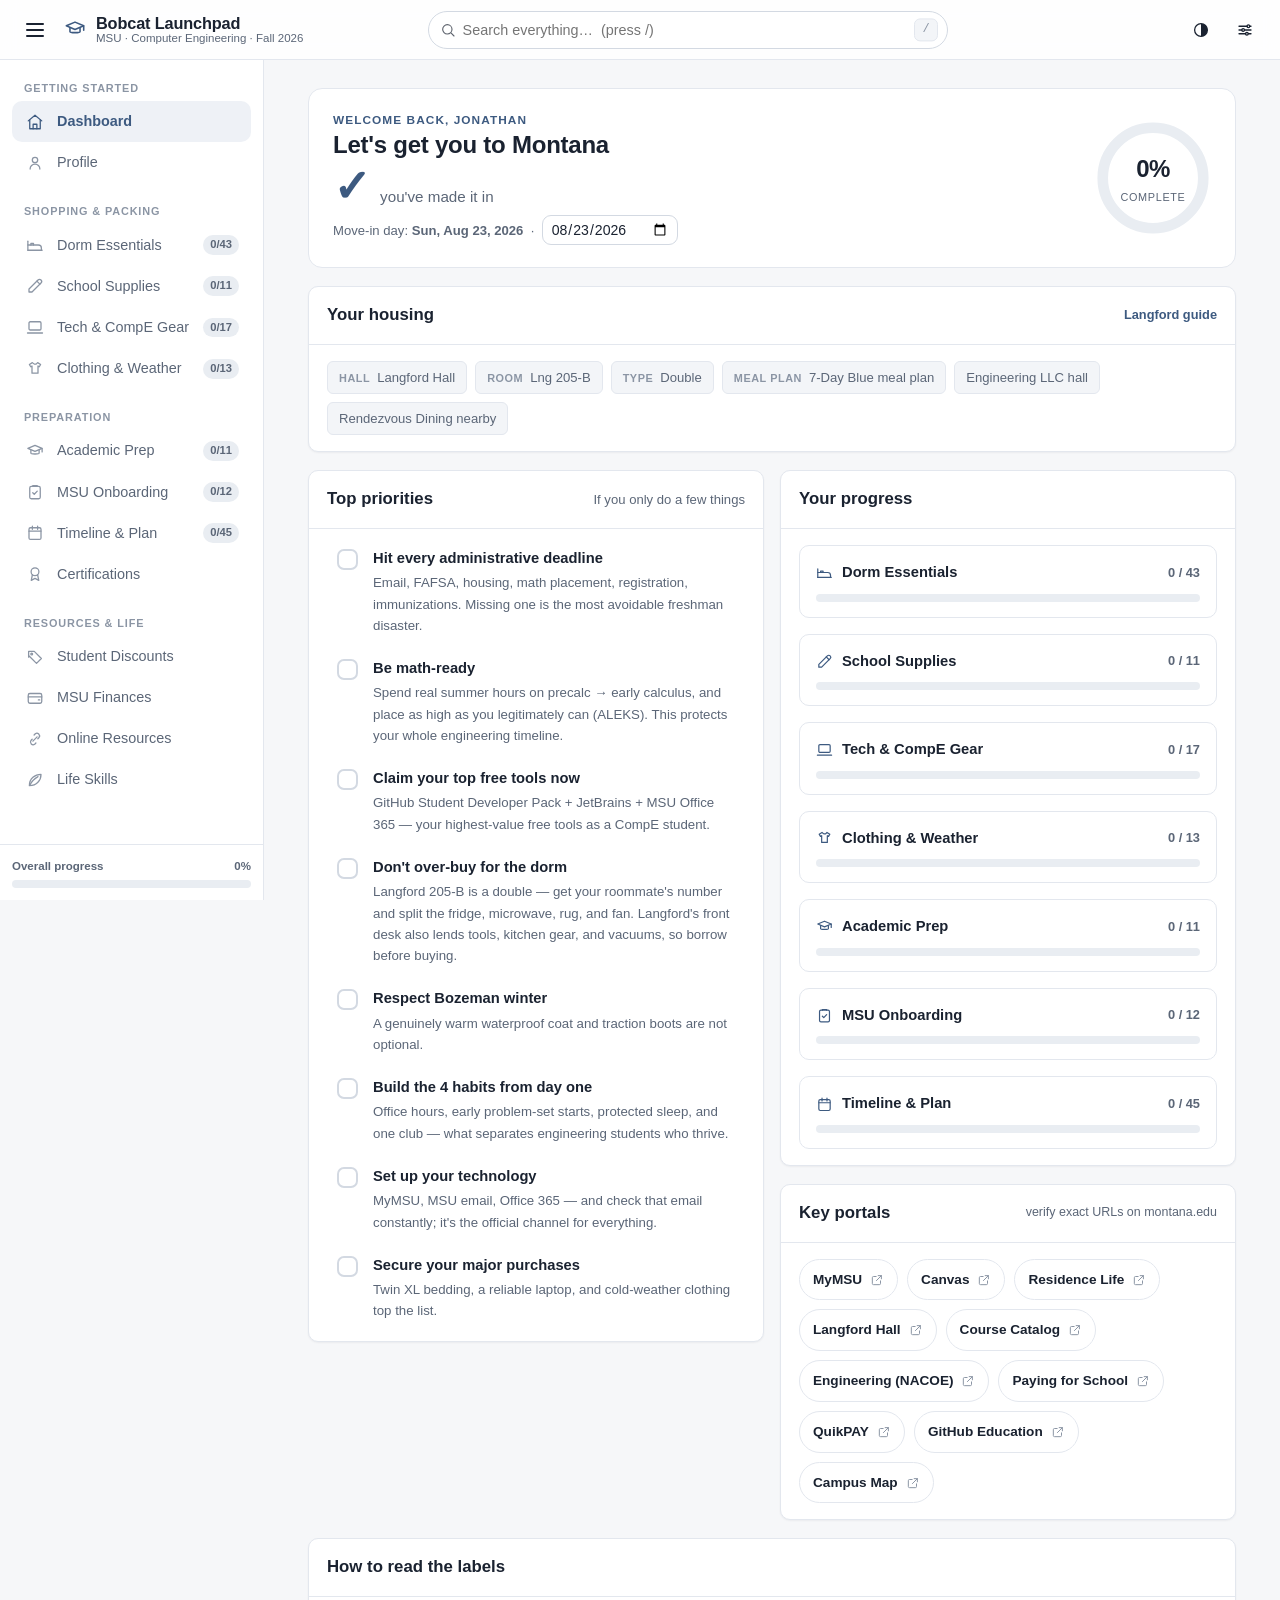
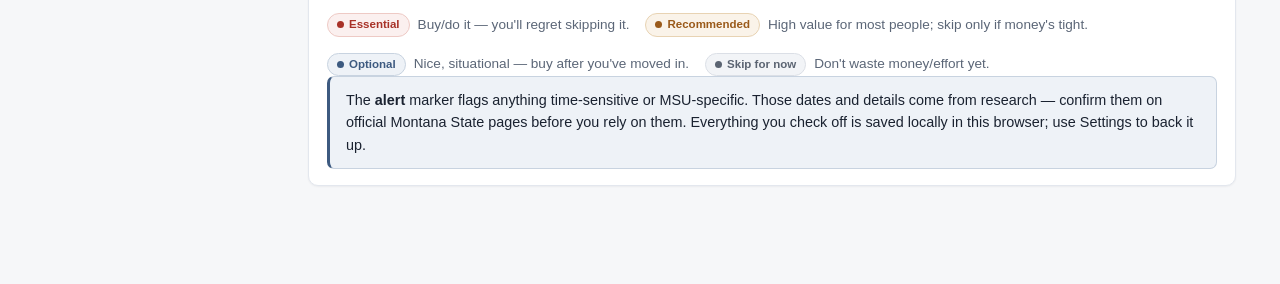
==== commit f3e2c66c: "Update MSU Launchpad UI - Just that" ====
--- a/MSU/index.html
+++ b/MSU/index.html
@@ -5,9 +5,6 @@
   <meta name="viewport" content="width=device-width, initial-scale=1.0" />
   <title>Bobcat Launchpad · MSU CompE Prep</title>
   <meta name="description" content="A personal tracking hub for an incoming Montana State University Computer Engineering freshman: checklists, timelines, deadlines, tools, and resources." />
-  <!-- Unlisted page: keep it out of search engines. It isn't linked from the
-       main portfolio, so it's reachable only by typing the URL directly. -->
-  <meta name="robots" content="noindex, nofollow" />
   <!-- Emoji favicon, no external file needed -->
   <link rel="icon" href="data:image/svg+xml,<svg xmlns='http://www.w3.org/2000/svg' viewBox='0 0 100 100'><text y='.9em' font-size='90'>🎓</text></svg>" />
   <!-- Apply saved theme before paint to avoid a flash -->
@@ -27,7 +24,7 @@
         <span class="hamburger"></span>
       </button>
       <a class="brand" href="#/dashboard">
-        <span class="brand-mark">🎓</span>
+        <span class="brand-mark" aria-hidden="true"><svg width="22" height="22" viewBox="0 0 24 24" fill="none" stroke="currentColor" stroke-width="1.7" stroke-linecap="round" stroke-linejoin="round"><path d="M2.5 8.5 12 4.5l9.5 4-9.5 4z"/><path d="M6.5 10.7V15c0 1.4 11 1.4 11 0v-4.3"/><path d="M21.5 8.7v4.6"/></svg></span>
         <span class="brand-text">
           <span class="brand-title">Bobcat Launchpad</span>
           <span class="brand-sub">MSU · Computer Engineering · Fall 2026</span>
@@ -36,16 +33,16 @@
     </div>
 
     <div class="header-search">
-      <span class="search-icon" aria-hidden="true">🔍</span>
+      <span class="search-icon" aria-hidden="true"><svg width="16" height="16" viewBox="0 0 24 24" fill="none" stroke="currentColor" stroke-width="1.7" stroke-linecap="round" stroke-linejoin="round"><circle cx="11" cy="11" r="7"/><path d="M21 21l-4.2-4.2"/></svg></span>
       <input type="search" id="globalSearch" placeholder="Search everything…  (press /)" autocomplete="off" aria-label="Search all content" />
       <kbd class="search-kbd">/</kbd>
       <div class="search-results" id="searchResults" role="listbox" hidden></div>
     </div>
 
     <div class="header-right">
-      <button class="icon-btn" id="themeBtn" aria-label="Change theme" title="Change theme" aria-haspopup="true">🎨</button>
+      <button class="icon-btn" id="themeBtn" aria-label="Change theme" title="Change theme" aria-haspopup="true"><svg width="18" height="18" viewBox="0 0 24 24" fill="none" stroke="currentColor" stroke-width="1.7" stroke-linecap="round" stroke-linejoin="round"><circle cx="12" cy="12" r="8.5"/><path d="M12 3.5a8.5 8.5 0 0 1 0 17z" fill="currentColor" stroke="none"/></svg></button>
       <div class="popover theme-popover" id="themePopover" hidden></div>
-      <a class="icon-btn" href="#/settings" aria-label="Settings" title="Settings">⚙️</a>
+      <a class="icon-btn" href="#/settings" aria-label="Settings" title="Settings"><svg width="18" height="18" viewBox="0 0 24 24" fill="none" stroke="currentColor" stroke-width="1.7" stroke-linecap="round" stroke-linejoin="round"><path d="M4 7h11M18.5 7H20"/><path d="M4 12h4M11.5 12H20"/><path d="M4 17h9M16.5 17H20"/><circle cx="16.5" cy="7" r="1.8"/><circle cx="9.5" cy="12" r="1.8"/><circle cx="14.5" cy="17" r="1.8"/></svg></a>
     </div>
   </header>
 
@@ -67,7 +64,7 @@
 
   <!-- ───────────────── Scripts (classic, load-order matters) ───────────────── -->
   <script src="js/store.js"></script>
-  <script src="js/auth.js"></script>
+  <script src="js/icons.js"></script>
   <script src="js/data/config.js"></script>
   <script src="js/data/dorm.js"></script>
   <script src="js/data/supplies.js"></script>
--- a/MSU/css/variables.css
+++ b/MSU/css/variables.css
@@ -9,9 +9,9 @@
   --font-mono: "SFMono-Regular", ui-monospace, "Cascadia Mono", Consolas, "Liberation Mono", monospace;
 
   /* Spacing / shape */
-  --radius-sm: 8px;
-  --radius: 12px;
-  --radius-lg: 18px;
+  --radius-sm: 7px;
+  --radius: 10px;
+  --radius-lg: 14px;
   --maxw: 1080px;
   --header-h: 60px;
   --sidebar-w: 264px;
@@ -36,28 +36,28 @@
   --border: #e3e7ee;
   --border-2: #d3d9e2;
 
-  --accent: #2563eb;
-  --accent-2: #1d4ed8;
-  --accent-soft: #e8f0fe;
+  --accent: #3d5a80;
+  --accent-2: #314963;
+  --accent-soft: #eef1f6;
   --accent-contrast: #ffffff;
   --progress: var(--accent);
 
-  --shadow-sm: 0 1px 2px rgba(16, 24, 40, 0.06), 0 1px 3px rgba(16, 24, 40, 0.04);
-  --shadow: 0 4px 16px rgba(16, 24, 40, 0.08);
-  --shadow-lg: 0 12px 32px rgba(16, 24, 40, 0.14);
-
-  /* Label colors (light family) */
-  --c-essential: #b42318;   --c-essential-bg: #fef3f2;  --c-essential-bd: #fdcdc7;
-  --c-recommended: #b54708; --c-recommended-bg: #fffaeb; --c-recommended-bd: #fde29c;
-  --c-optional: #175cd3;    --c-optional-bg: #eff6ff;   --c-optional-bd: #b8d6ff;
-  --c-skip: #475467;        --c-skip-bg: #f2f4f7;       --c-skip-bd: #d7dce4;
-
-  --c-warn: #b54708; --c-warn-bg: #fffaeb; --c-warn-bd: #fde29c;
-  --c-tip: #067647; --c-tip-bg: #ecfdf3; --c-tip-bd: #abefc6;
-  --c-info: #175cd3; --c-info-bg: #eff6ff; --c-info-bd: #b8d6ff;
-  --c-rule: #6938ef; --c-rule-bg: #f4f3ff; --c-rule-bd: #d9d6fe;
-
-  --star: #e8a317;
+  --shadow-sm: 0 1px 2px rgba(16, 24, 40, 0.05);
+  --shadow: 0 3px 12px rgba(16, 24, 40, 0.07);
+  --shadow-lg: 0 10px 28px rgba(16, 24, 40, 0.12);
+
+  /* Label colors (light family) — muted, editorial */
+  --c-essential: #a83228;   --c-essential-bg: #fbf0ef;  --c-essential-bd: #eecac5;
+  --c-recommended: #9a5a1a; --c-recommended-bg: #faf3e9; --c-recommended-bd: #e8d3b3;
+  --c-optional: #3d5a80;    --c-optional-bg: #eef2f7;   --c-optional-bd: #c8d3e0;
+  --c-skip: #5b6472;        --c-skip-bg: #f2f4f7;       --c-skip-bd: #dbdfe6;
+
+  --c-warn: #9a5a1a; --c-warn-bg: #faf3e9; --c-warn-bd: #e8d3b3;
+  --c-tip: #2f7350; --c-tip-bg: #edf5f0; --c-tip-bd: #bfdcca;
+  --c-info: #3d5a80; --c-info-bg: #eef2f7; --c-info-bd: #c8d3e0;
+  --c-rule: #575a80; --c-rule-bg: #eeeff5; --c-rule-bd: #d3d5e2;
+
+  --star: #c98a2e;
   color-scheme: light;
 }
 
@@ -78,10 +78,10 @@
   --border: #263040;
   --border-2: #32404f;
 
-  --accent: #5b9aff;
-  --accent-2: #7db0ff;
-  --accent-soft: #18293f;
-  --accent-contrast: #06101f;
+  --accent: #86a6c9;
+  --accent-2: #a0bcd9;
+  --accent-soft: #1b2a3c;
+  --accent-contrast: #0a1420;
   --progress: var(--accent);
 
   --shadow-sm: 0 1px 2px rgba(0, 0, 0, 0.4);
@@ -90,13 +90,13 @@
 
   --c-essential: #ff9b94;   --c-essential-bg: rgba(240,68,56,.14);  --c-essential-bd: rgba(240,68,56,.38);
   --c-recommended: #ffc55c; --c-recommended-bg: rgba(247,144,9,.14); --c-recommended-bd: rgba(247,144,9,.38);
-  --c-optional: #84caff;    --c-optional-bg: rgba(46,144,250,.14);  --c-optional-bd: rgba(46,144,250,.4);
+  --c-optional: #97b4d2;    --c-optional-bg: rgba(120,160,205,.14);  --c-optional-bd: rgba(120,160,205,.38);
   --c-skip: #9fb0c4;        --c-skip-bg: rgba(159,176,196,.12);     --c-skip-bd: rgba(159,176,196,.3);
 
-  --c-warn: #ffc55c; --c-warn-bg: rgba(247,144,9,.12); --c-warn-bd: rgba(247,144,9,.34);
-  --c-tip: #6ee7a8; --c-tip-bg: rgba(18,183,106,.12); --c-tip-bd: rgba(18,183,106,.32);
-  --c-info: #84caff; --c-info-bg: rgba(46,144,250,.12); --c-info-bd: rgba(46,144,250,.32);
-  --c-rule: #b6a6ff; --c-rule-bg: rgba(127,86,217,.16); --c-rule-bd: rgba(127,86,217,.4);
+  --c-warn: #e6b877; --c-warn-bg: rgba(214,150,60,.12); --c-warn-bd: rgba(214,150,60,.32);
+  --c-tip: #86c9a2; --c-tip-bg: rgba(90,180,130,.12); --c-tip-bd: rgba(90,180,130,.3);
+  --c-info: #97b4d2; --c-info-bg: rgba(120,160,205,.12); --c-info-bd: rgba(120,160,205,.3);
+  --c-rule: #aeadcb; --c-rule-bg: rgba(150,145,200,.15); --c-rule-bd: rgba(150,145,200,.36);
 
   --star: #f5c451;
   color-scheme: dark;
@@ -119,10 +119,10 @@
   --border: #1a2540;
   --border-2: #263458;
 
-  --accent: #38bdf8;
-  --accent-2: #7dd3fc;
-  --accent-soft: #0c2034;
-  --accent-contrast: #04121f;
+  --accent: #6fa4c4;
+  --accent-2: #93bcd6;
+  --accent-soft: #0e2233;
+  --accent-contrast: #061420;
   --progress: var(--accent);
 
   --shadow-sm: 0 1px 2px rgba(0, 0, 0, 0.5);
@@ -131,13 +131,13 @@
 
   --c-essential: #ff9b94;   --c-essential-bg: rgba(240,68,56,.15);  --c-essential-bd: rgba(240,68,56,.4);
   --c-recommended: #ffce6b; --c-recommended-bg: rgba(247,144,9,.15); --c-recommended-bd: rgba(247,144,9,.4);
-  --c-optional: #67c7ff;    --c-optional-bg: rgba(56,189,248,.14);  --c-optional-bd: rgba(56,189,248,.42);
+  --c-optional: #88b0cd;    --c-optional-bg: rgba(110,164,196,.14);  --c-optional-bd: rgba(110,164,196,.4);
   --c-skip: #93a4c2;        --c-skip-bg: rgba(147,164,194,.12);     --c-skip-bd: rgba(147,164,194,.3);
 
-  --c-warn: #ffce6b; --c-warn-bg: rgba(247,144,9,.12); --c-warn-bd: rgba(247,144,9,.34);
-  --c-tip: #5fe3c0; --c-tip-bg: rgba(20,184,166,.12); --c-tip-bd: rgba(20,184,166,.32);
-  --c-info: #67c7ff; --c-info-bg: rgba(56,189,248,.12); --c-info-bd: rgba(56,189,248,.32);
-  --c-rule: #c0b3ff; --c-rule-bg: rgba(139,92,246,.16); --c-rule-bd: rgba(139,92,246,.4);
+  --c-warn: #e6c07a; --c-warn-bg: rgba(214,165,70,.12); --c-warn-bd: rgba(214,165,70,.32);
+  --c-tip: #7fc6ad; --c-tip-bg: rgba(90,180,150,.12); --c-tip-bd: rgba(90,180,150,.3);
+  --c-info: #88b0cd; --c-info-bg: rgba(110,164,196,.12); --c-info-bd: rgba(110,164,196,.3);
+  --c-rule: #b1afce; --c-rule-bg: rgba(150,140,200,.16); --c-rule-bd: rgba(150,140,200,.38);
 
   --star: #f5c451;
   color-scheme: dark;
@@ -160,10 +160,10 @@
   --border: #20342a;
   --border-2: #2c4838;
 
-  --accent: #4ade80;
-  --accent-2: #86efac;
-  --accent-soft: #122a1d;
-  --accent-contrast: #06160d;
+  --accent: #74b892;
+  --accent-2: #96cbac;
+  --accent-soft: #12271b;
+  --accent-contrast: #08160e;
   --progress: var(--accent);
 
   --shadow-sm: 0 1px 2px rgba(0, 0, 0, 0.45);
@@ -172,13 +172,13 @@
 
   --c-essential: #ff9b94;   --c-essential-bg: rgba(240,68,56,.14);  --c-essential-bd: rgba(240,68,56,.38);
   --c-recommended: #ffc55c; --c-recommended-bg: rgba(247,144,9,.14); --c-recommended-bd: rgba(247,144,9,.38);
-  --c-optional: #6fd0e0;    --c-optional-bg: rgba(56,189,210,.14);  --c-optional-bd: rgba(56,189,210,.4);
+  --c-optional: #86bcc6;    --c-optional-bg: rgba(120,180,190,.14);  --c-optional-bd: rgba(120,180,190,.38);
   --c-skip: #9bb6a6;        --c-skip-bg: rgba(155,182,166,.12);     --c-skip-bd: rgba(155,182,166,.3);
 
-  --c-warn: #ffc55c; --c-warn-bg: rgba(247,144,9,.12); --c-warn-bd: rgba(247,144,9,.34);
-  --c-tip: #6ee7a8; --c-tip-bg: rgba(74,222,128,.12); --c-tip-bd: rgba(74,222,128,.34);
-  --c-info: #6fd0e0; --c-info-bg: rgba(56,189,210,.12); --c-info-bd: rgba(56,189,210,.32);
-  --c-rule: #b6a6ff; --c-rule-bg: rgba(127,86,217,.16); --c-rule-bd: rgba(127,86,217,.4);
+  --c-warn: #e6c07a; --c-warn-bg: rgba(214,165,70,.12); --c-warn-bd: rgba(214,165,70,.32);
+  --c-tip: #86c7a2; --c-tip-bg: rgba(116,184,146,.13); --c-tip-bd: rgba(116,184,146,.32);
+  --c-info: #86bcc6; --c-info-bg: rgba(120,180,190,.12); --c-info-bd: rgba(120,180,190,.3);
+  --c-rule: #b0aecb; --c-rule-bg: rgba(150,140,200,.16); --c-rule-bd: rgba(150,140,200,.38);
 
   --star: #f5c451;
   color-scheme: dark;
--- a/MSU/css/layout.css
+++ b/MSU/css/layout.css
@@ -13,8 +13,8 @@
   gap: 14px;
   padding: 0 16px;
   background: var(--header-bg);
-  backdrop-filter: saturate(160%) blur(10px);
-  -webkit-backdrop-filter: saturate(160%) blur(10px);
+  backdrop-filter: saturate(120%) blur(10px);
+  -webkit-backdrop-filter: saturate(120%) blur(10px);
   border-bottom: 1px solid var(--border);
 }
 
--- a/MSU/css/components.css
+++ b/MSU/css/components.css
@@ -167,7 +167,7 @@
 .item-actions { display: flex; gap: 2px; flex: none; }
 .item-actions .icon-btn { width: 30px; height: 30px; font-size: 0.9rem; border-radius: 8px; opacity: 0; transition: opacity var(--t-fast); }
 .star-btn.starred { color: var(--star); opacity: 1; } /* a gold (starred) star stays visible even when not hovering */
-.check-item.starred { background: linear-gradient(90deg, var(--accent-soft), transparent 60%); }
+.check-item.starred { background: var(--accent-soft); box-shadow: inset 2px 0 0 var(--star); }
 
 /* custom item tag + add row */
 .tag-custom { font-size: 0.66rem; font-weight: 700; color: var(--accent); background: var(--accent-soft); padding: 1px 6px; border-radius: 5px; }
@@ -191,17 +191,16 @@
 
 /* ---------- Callouts ---------- */
 .callout {
-  display: flex; gap: 12px; padding: 13px 15px; border-radius: var(--radius-sm);
-  border: 1px solid; margin: 0 0 14px; font-size: 0.9rem; line-height: 1.55;
+  display: block; padding: 12px 16px; border-radius: var(--radius-sm);
+  border: 1px solid; border-left-width: 3px; margin: 0 0 14px; font-size: 0.9rem; line-height: 1.55;
 }
 .callout:last-child { margin-bottom: 0; }
-.callout .co-ico { font-size: 1.05rem; line-height: 1.4; flex: none; }
 .callout .co-body { min-width: 0; }
 .callout .co-title { font-weight: 700; margin-bottom: 2px; }
-.callout.warn { color: var(--c-warn); background: var(--c-warn-bg); border-color: var(--c-warn-bd); }
-.callout.tip  { color: var(--c-tip);  background: var(--c-tip-bg);  border-color: var(--c-tip-bd); }
-.callout.info { color: var(--c-info); background: var(--c-info-bg); border-color: var(--c-info-bd); }
-.callout.rule { color: var(--c-rule); background: var(--c-rule-bg); border-color: var(--c-rule-bd); }
+.callout.warn { color: var(--c-warn); background: var(--c-warn-bg); border-color: var(--c-warn-bd); border-left-color: var(--c-warn); }
+.callout.tip  { color: var(--c-tip);  background: var(--c-tip-bg);  border-color: var(--c-tip-bd); border-left-color: var(--c-tip); }
+.callout.info { color: var(--c-info); background: var(--c-info-bg); border-color: var(--c-info-bd); border-left-color: var(--c-info); }
+.callout.rule { color: var(--c-rule); background: var(--c-rule-bg); border-color: var(--c-rule-bd); border-left-color: var(--c-rule); }
 .callout .co-body, .callout .co-body * { color: var(--text); }
 .callout .co-body strong { color: inherit; }
 .callout.warn .co-title { color: var(--c-warn); }
@@ -225,12 +224,12 @@
   background: var(--surface); transition: border-color var(--t-fast), transform var(--t-fast), box-shadow var(--t-fast);
   position: relative;
 }
-.link-card:hover { border-color: var(--accent); transform: translateY(-2px); box-shadow: var(--shadow); text-decoration: none; }
+.link-card:hover { border-color: var(--accent); text-decoration: none; }
 .link-card .lc-name { font-weight: 650; color: var(--text); display: flex; align-items: center; gap: 7px; }
 .link-card .lc-host { font-size: 0.74rem; color: var(--accent); font-family: var(--font-mono); }
 .link-card .lc-desc { font-size: 0.84rem; color: var(--text-muted); }
-.link-card .lc-arrow { position: absolute; top: 12px; right: 13px; color: var(--text-faint); transition: transform var(--t-fast); }
-.link-card:hover .lc-arrow { transform: translate(2px, -2px); color: var(--accent); }
+.link-card .lc-arrow { position: absolute; top: 12px; right: 13px; color: var(--text-faint); display: inline-flex; transition: color var(--t-fast); }
+.link-card:hover .lc-arrow { color: var(--accent); }
 .free-tag { font-size: 0.66rem; font-weight: 700; padding: 1px 6px; border-radius: 5px; background: var(--c-tip-bg); color: var(--c-tip); border: 1px solid var(--c-tip-bd); }
 
 /* ---------- Discount cards ---------- */
@@ -389,24 +388,6 @@
 .modal-select { width: auto; min-width: 150px; display: inline-block; }
 .modal-actions { display: flex; justify-content: flex-end; gap: 8px; margin-top: 18px; }
 
-/* Password gate */
-.auth-gate { position: fixed; inset: 0; z-index: 1000; background: var(--bg); display: flex; align-items: center; justify-content: center; padding: 24px; }
-.auth-card { width: 100%; max-width: 380px; background: var(--surface); border: 1px solid var(--border); border-radius: var(--radius-lg); box-shadow: var(--shadow-lg); padding: 32px 28px; text-align: center; }
-.auth-logo { font-size: 2.4rem; line-height: 1; }
-.auth-card h1 { font-size: 1.3rem; margin: 10px 0 4px; }
-.auth-card p { color: var(--text-muted); font-size: 0.9rem; margin-bottom: 18px; }
-.auth-card form { display: flex; flex-direction: column; gap: 12px; text-align: left; }
-.auth-card input[type="password"] { width: 100%; padding: 11px 13px; border: 1px solid var(--border); border-radius: var(--radius-sm); background: var(--surface-2); color: var(--text); font-size: 0.95rem; font-family: inherit; }
-.auth-card input[type="password"]:focus { outline: none; border-color: var(--accent); background: var(--surface); }
-.auth-error { color: var(--c-essential); font-size: 0.85rem; }
-.auth-remember { display: flex; align-items: center; gap: 8px; font-size: 0.84rem; color: var(--text-muted); cursor: pointer; }
-.auth-remember input { width: 16px; height: 16px; accent-color: var(--accent); }
-.auth-card .btn { width: 100%; justify-content: center; padding: 10px; }
-.auth-shake { animation: auth-shake 0.3s; }
-@keyframes auth-shake { 0%, 100% { transform: translateX(0); } 20%, 60% { transform: translateX(-7px); } 40%, 80% { transform: translateX(7px); } }
-.auth-change-fields { display: flex; gap: 6px; flex-wrap: wrap; align-items: center; }
-.auth-change-fields input { padding: 7px 9px; border: 1px solid var(--border); border-radius: var(--radius-sm); background: var(--surface-2); color: var(--text); font-size: 0.85rem; font-family: inherit; max-width: 120px; }
-.auth-change-fields input:focus { outline: none; border-color: var(--accent); background: var(--surface); }
 .pf-links-list { margin-top: 12px; }
 .pf-add-link { margin-top: 12px; }
 
@@ -421,7 +402,7 @@
 /* ---------- Dashboard ---------- */
 .hero {
   border: 1px solid var(--border); border-radius: var(--radius-lg);
-  background: linear-gradient(135deg, var(--accent-soft), transparent 70%), var(--surface);
+  background: var(--surface);
   padding: 22px 24px; margin-bottom: 18px;
   display: flex; align-items: center; gap: 22px; flex-wrap: wrap;
 }
@@ -448,7 +429,7 @@
   border: 1px solid var(--border); border-radius: var(--radius); background: var(--surface);
   cursor: pointer; transition: border-color var(--t-fast), transform var(--t-fast), box-shadow var(--t-fast);
 }
-.stat-card:hover { border-color: var(--accent); transform: translateY(-2px); box-shadow: var(--shadow); text-decoration: none; }
+.stat-card:hover { border-color: var(--accent); text-decoration: none; }
 .stat-card .sc-top { display: flex; align-items: center; gap: 9px; }
 .stat-card .sc-ico { font-size: 1.2rem; }
 .stat-card .sc-name { font-weight: 650; font-size: 0.92rem; color: var(--text); flex: 1; }
@@ -462,8 +443,9 @@
   color: var(--text); font-size: 0.85rem; font-weight: 550;
   transition: all var(--t-fast);
 }
-.quick-link:hover { border-color: var(--accent); color: var(--accent); text-decoration: none; transform: translateY(-1px); }
-.quick-link .ql-ico { font-size: 0.95rem; }
+.quick-link:hover { border-color: var(--accent); color: var(--accent); text-decoration: none; }
+.quick-link .ql-ico { display: inline-flex; color: var(--text-faint); }
+.quick-link:hover .ql-ico { color: var(--accent); }
 
 /* ---------- Legend ---------- */
 .legend { display: flex; flex-wrap: wrap; gap: 16px; }
@@ -538,3 +520,32 @@
 
 .empty-state { text-align: center; padding: 40px 20px; color: var(--text-faint); }
 .empty-state .es-ico { font-size: 2.4rem; display: block; margin-bottom: 8px; }
+
+/* ============================================================
+   Line-icon system + minimal refinements
+   ============================================================ */
+.ic { display: inline-block; vertical-align: -0.15em; }
+
+/* Header */
+.brand-mark { display: inline-flex; align-items: center; color: var(--accent); }
+.header-search .search-icon { display: inline-flex; }
+.header-search .search-icon .ic { display: block; }
+
+/* Sidebar nav icons */
+.nav-link .nav-ico { display: inline-flex; align-items: center; justify-content: center; width: 22px; height: 22px; flex: none; color: var(--text-faint); }
+.nav-link:hover .nav-ico, .nav-link.active .nav-ico { color: inherit; }
+
+/* Dashboard stat-card icons */
+.stat-card .sc-ico { display: inline-flex; align-items: center; color: var(--accent); }
+
+/* Housing chip: muted key label */
+.placement-chips .cc-k { color: var(--text-faint); font-weight: 600; font-size: 0.68rem; text-transform: uppercase; letter-spacing: 0.05em; margin-right: 7px; }
+
+/* Checklist warn marker */
+.warn-flag { display: inline-flex; align-items: center; vertical-align: middle; }
+
+/* Profile avatar fallback icon */
+.pf-avatar .ic { color: var(--accent-contrast); }
+
+/* Icon-only buttons: size the SVG consistently */
+.icon-btn .ic { display: block; }
